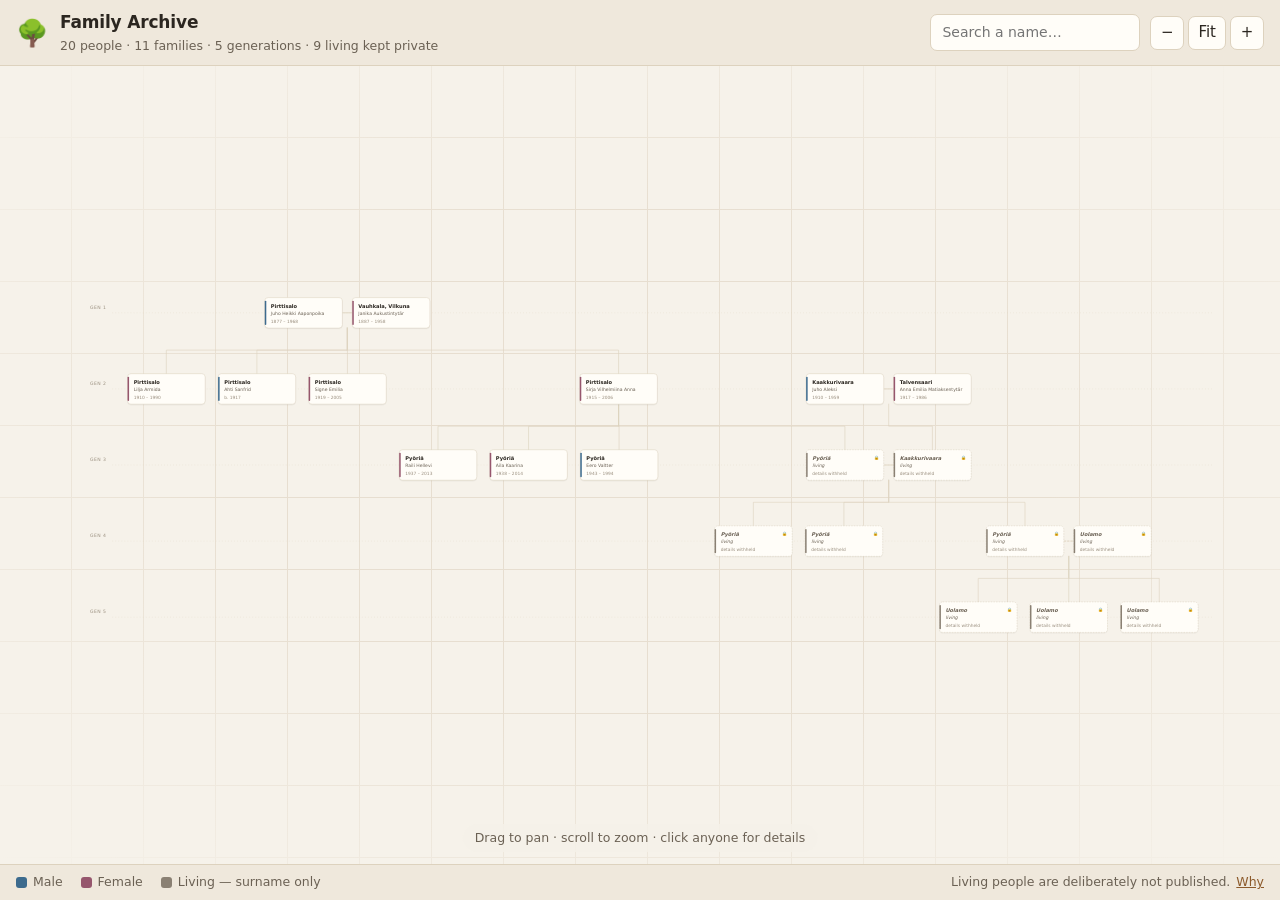
==== docs/index.html @ 2dc1bca5 "Publish the family tree as a static site, with living people redacted Renders the curated genealogy " ====
<!doctype html>
<html lang="en">
<head>
<meta charset="utf-8">
<meta name="viewport" content="width=device-width, initial-scale=1, viewport-fit=cover">
<title>Family Archive — the tree</title>
<meta name="description" content="An interactive family tree built from a curated GEDCOM. Living people are shown by surname only.">
<meta name="robots" content="noindex, noarchive">
<link rel="icon" href="data:image/svg+xml,<svg xmlns='http://www.w3.org/2000/svg' viewBox='0 0 32 32'><text y='26' font-size='26'>🌳</text></svg>">
<link rel="stylesheet" href="./styles.css">
</head>
<body>

<header class="topbar">
  <div class="brand">
    <span class="brand-mark" aria-hidden="true">🌳</span>
    <div>
      <h1>Family Archive</h1>
      <p class="brand-sub" id="subtitle">Loading the tree…</p>
    </div>
  </div>

  <div class="controls">
    <div class="search">
      <input type="search" id="search" placeholder="Search a name…" autocomplete="off"
             aria-label="Search for a person" spellcheck="false">
      <ul id="results" class="results" role="listbox" hidden></ul>
    </div>
    <div class="zoom" role="group" aria-label="Zoom">
      <button type="button" id="zoom-out" title="Zoom out">−</button>
      <button type="button" id="zoom-fit" title="Fit the whole tree">Fit</button>
      <button type="button" id="zoom-in" title="Zoom in">+</button>
    </div>
  </div>
</header>

<main id="stage" class="stage" tabindex="0" aria-label="Family tree, drag to pan and scroll to zoom">
  <svg id="tree" role="img" aria-labelledby="tree-title">
    <title id="tree-title">Family tree diagram</title>
    <g id="viewport">
      <g id="layer-links"></g>
      <g id="layer-nodes"></g>
    </g>
  </svg>

  <p class="hint" id="hint">Drag to pan · scroll to zoom · click anyone for details</p>
  <div class="loading" id="loading">Loading…</div>
</main>

<aside class="panel" id="panel" hidden aria-live="polite">
  <button type="button" class="panel-close" id="panel-close" aria-label="Close details">×</button>
  <div id="panel-body"></div>
</aside>

<footer class="legend">
  <span class="key"><i class="swatch swatch-m"></i>Male</span>
  <span class="key"><i class="swatch swatch-f"></i>Female</span>
  <span class="key"><i class="swatch swatch-living"></i>Living — surname only</span>
  <span class="key note" id="privacy-note">
    Living people are deliberately not published. <a href="./privacy.html">Why</a>
  </span>
</footer>

<script src="./app.js"></script>
</body>
</html>
---- docs/styles.css ----
/* Family Archive — the published tree.
   Two themes, one system: warm paper in light, deep slate in dark. */

:root {
  --paper:        #f6f2ea;
  --paper-2:      #efe8dc;
  --ink:          #2b2620;
  --ink-soft:     #6b6154;
  --ink-faint:    #9a8f7f;
  --rule:         #ddd2be;
  --accent:       #8c5a2b;
  --accent-soft:  #f0e2cf;
  --male:         #3d6b8e;
  --female:       #96566d;
  --unknown:      #7a7266;
  --living:       #8a8073;
  --card:         #fffdf8;
  --shadow:       0 1px 2px rgba(43, 38, 32, .08), 0 4px 14px rgba(43, 38, 32, .07);
  --focus:        #b8763a;
  --grid:         #e7ded0;

  --card-w: 204px;
  --card-h: 80px;
}

@media (prefers-color-scheme: dark) {
  :root {
    --paper:       #16181c;
    --paper-2:     #1c1f24;
    --ink:         #e8e3da;
    --ink-soft:    #a8a094;
    --ink-faint:   #6f6a61;
    --rule:        #32373e;
    --accent:      #d9a066;
    --accent-soft: #33291d;
    --male:        #7aa9cd;
    --female:      #cf90a8;
    --unknown:     #9a938a;
    --living:      #7d7a74;
    --card:        #22262c;
    --shadow:      0 1px 2px rgba(0, 0, 0, .4), 0 4px 16px rgba(0, 0, 0, .3);
    --focus:       #e0ab74;
    --grid:        #23272d;
  }
}

/* The viewer's theme toggle stamps data-theme on the root; it must win. */
:root[data-theme="light"] {
  --paper: #f6f2ea; --paper-2: #efe8dc; --ink: #2b2620; --ink-soft: #6b6154;
  --ink-faint: #9a8f7f; --rule: #ddd2be; --accent: #8c5a2b; --accent-soft: #f0e2cf;
  --male: #3d6b8e; --female: #96566d; --unknown: #7a7266; --living: #8a8073;
  --card: #fffdf8; --shadow: 0 1px 2px rgba(43,38,32,.08), 0 4px 14px rgba(43,38,32,.07);
  --focus: #b8763a; --grid: #e7ded0;
}
:root[data-theme="dark"] {
  --paper: #16181c; --paper-2: #1c1f24; --ink: #e8e3da; --ink-soft: #a8a094;
  --ink-faint: #6f6a61; --rule: #32373e; --accent: #d9a066; --accent-soft: #33291d;
  --male: #7aa9cd; --female: #cf90a8; --unknown: #9a938a; --living: #7d7a74;
  --card: #22262c; --shadow: 0 1px 2px rgba(0,0,0,.4), 0 4px 16px rgba(0,0,0,.3);
  --focus: #e0ab74; --grid: #23272d;
}

* { box-sizing: border-box; }

html, body {
  height: 100%;
  margin: 0;
}

body {
  display: grid;
  grid-template-rows: auto 1fr auto;
  background: var(--paper);
  color: var(--ink);
  font: 15px/1.5 ui-sans-serif, system-ui, -apple-system, "Segoe UI", Roboto,
        "Helvetica Neue", Arial, sans-serif;
  -webkit-font-smoothing: antialiased;
  overflow: hidden;
}

/* ── top bar ─────────────────────────────────────────────────────────────── */

.topbar {
  display: flex;
  align-items: center;
  justify-content: space-between;
  gap: 16px;
  flex-wrap: wrap;
  padding: 10px 16px;
  background: var(--paper-2);
  border-bottom: 1px solid var(--rule);
  z-index: 20;
}

.brand { display: flex; align-items: center; gap: 12px; min-width: 0; }
.brand-mark { font-size: 26px; line-height: 1; }

.topbar h1 {
  margin: 0;
  font-size: 17px;
  font-weight: 650;
  letter-spacing: -.01em;
}

.brand-sub {
  margin: 1px 0 0;
  font-size: 12.5px;
  color: var(--ink-soft);
  font-variant-numeric: tabular-nums;
}

.controls { display: flex; align-items: center; gap: 10px; }

.search { position: relative; }

.search input {
  width: 210px;
  padding: 7px 11px;
  font: inherit;
  font-size: 14px;
  color: var(--ink);
  background: var(--card);
  border: 1px solid var(--rule);
  border-radius: 7px;
}
.search input:focus-visible {
  outline: 2px solid var(--focus);
  outline-offset: 1px;
  border-color: transparent;
}

.results {
  position: absolute;
  top: calc(100% + 5px);
  left: 0;
  right: 0;
  max-height: 300px;
  overflow-y: auto;
  margin: 0;
  padding: 4px;
  list-style: none;
  background: var(--card);
  border: 1px solid var(--rule);
  border-radius: 8px;
  box-shadow: var(--shadow);
  z-index: 30;
}
.results li {
  padding: 7px 9px;
  border-radius: 5px;
  cursor: pointer;
  font-size: 14px;
}
.results li:hover, .results li[aria-selected="true"] { background: var(--accent-soft); }
.results .r-dates { color: var(--ink-soft); font-size: 12.5px; }
.results .r-empty { color: var(--ink-soft); cursor: default; }
.results .r-empty:hover { background: none; }

.zoom { display: flex; gap: 4px; }

.zoom button, .panel-close {
  min-width: 34px;
  height: 34px;
  padding: 0 9px;
  font: inherit;
  font-size: 15px;
  color: var(--ink);
  background: var(--card);
  border: 1px solid var(--rule);
  border-radius: 7px;
  cursor: pointer;
}
.zoom button:hover, .panel-close:hover { background: var(--accent-soft); }
.zoom button:focus-visible, .panel-close:focus-visible {
  outline: 2px solid var(--focus);
  outline-offset: 1px;
}

/* ── stage ───────────────────────────────────────────────────────────────── */

.stage {
  position: relative;
  overflow: hidden;
  cursor: grab;
  /* A faint plotting grid, so panning an empty region still feels anchored. */
  background-image:
    linear-gradient(var(--grid) 1px, transparent 1px),
    linear-gradient(90deg, var(--grid) 1px, transparent 1px);
  background-size: 72px 72px, 72px 72px;
  background-position: -1px -1px;
  opacity: 1;
}
.stage::before {
  /* Fade the grid without fading its contents. */
  content: "";
  position: absolute;
  inset: 0;
  background: radial-gradient(ellipse at center,
              transparent 45%, var(--paper) 100%);
  pointer-events: none;
}
.stage.grabbing { cursor: grabbing; }
.stage:focus-visible { outline: 2px solid var(--focus); outline-offset: -2px; }

#tree { position: relative; display: block; width: 100%; height: 100%; }

.hint, .loading {
  position: absolute;
  left: 50%;
  transform: translateX(-50%);
  margin: 0;
  color: var(--ink-soft);
  font-size: 12.5px;
  pointer-events: none;
}
.hint {
  bottom: 12px;
  padding: 5px 12px;
  background: color-mix(in srgb, var(--paper) 82%, transparent);
  border-radius: 999px;
  transition: opacity .4s ease;
}
.hint[hidden] { display: block; opacity: 0; }
.loading { top: 50%; }

/* ── tree nodes ──────────────────────────────────────────────────────────── */

.gen-label {
  fill: var(--ink-faint);
  font-size: 12px;
  letter-spacing: .09em;
  text-transform: uppercase;
}
.gen-rule { stroke: var(--rule); stroke-width: 1; stroke-dasharray: 2 6; }

.link {
  fill: none;
  stroke: var(--rule);
  stroke-width: 1.6px;
  stroke-linecap: round;
  stroke-linejoin: round;
}
.link.spouse { stroke-width: 2.2px; }
.link.spouse.engaged { stroke-dasharray: 5 4; }
.link.highlight { stroke: var(--accent); stroke-width: 2.6px; }

.node { cursor: pointer; }
.node .card {
  fill: var(--card);
  stroke: var(--rule);
  stroke-width: 1.2px;
  rx: 9;
  filter: drop-shadow(0 1px 1px rgba(0, 0, 0, .10));
}
.node .sexbar { rx: 2; }
.node.m .sexbar { fill: var(--male); }
.node.f .sexbar { fill: var(--female); }
.node.u .sexbar { fill: var(--unknown); }
.node.living .sexbar { fill: var(--living); }

.node .nm {
  fill: var(--ink);
  font-size: 13.5px;
  font-weight: 650;
  letter-spacing: -.005em;
}
.node .gv {
  fill: var(--ink-soft);
  font-size: 12px;
}
.node .dt {
  fill: var(--ink-faint);
  font-size: 11.5px;
  font-variant-numeric: tabular-nums;
}
.node.living .nm { fill: var(--ink-soft); font-style: italic; font-weight: 600; }
.node.living .gv { font-style: italic; }
.node.living .card { stroke-dasharray: 4 3; }

.node:hover .card { stroke: var(--accent); }
.node.selected .card {
  stroke: var(--accent);
  stroke-width: 2.4px;
}
.node.dimmed { opacity: .28; }
.node .lock { fill: var(--ink-faint); font-size: 10.5px; }

/* ── detail panel ────────────────────────────────────────────────────────── */

.panel {
  position: fixed;
  top: 0;
  right: 0;
  bottom: 0;
  width: min(380px, 100%);
  padding: 20px 22px 28px;
  overflow-y: auto;
  background: var(--paper-2);
  border-left: 1px solid var(--rule);
  box-shadow: -8px 0 28px rgba(0, 0, 0, .10);
  z-index: 40;
  animation: slide-in .18s ease-out;
}
@keyframes slide-in { from { transform: translateX(14px); opacity: 0; } }
@media (prefers-reduced-motion: reduce) { .panel { animation: none; } }

.panel-close { position: absolute; top: 12px; right: 14px; }

.panel h2 {
  margin: 0 34px 2px 0;
  font-size: 20px;
  line-height: 1.25;
  letter-spacing: -.01em;
}
.panel .lifespan {
  margin: 0 0 16px;
  color: var(--ink-soft);
  font-size: 14px;
  font-variant-numeric: tabular-nums;
}

.panel .redacted {
  margin: 0 0 16px;
  padding: 11px 13px;
  background: var(--accent-soft);
  border-radius: 8px;
  font-size: 13px;
  line-height: 1.5;
  color: var(--ink);
}

.panel section { margin-bottom: 18px; }
.panel h3 {
  margin: 0 0 7px;
  font-size: 11px;
  letter-spacing: .09em;
  text-transform: uppercase;
  color: var(--ink-faint);
  font-weight: 650;
}

.panel dl { margin: 0; display: grid; grid-template-columns: auto 1fr; gap: 4px 12px; }
.panel dt { color: var(--ink-soft); font-size: 13.5px; }
.panel dd { margin: 0; font-size: 13.5px; }

.panel ul.people { margin: 0; padding: 0; list-style: none; }
.panel ul.people li { margin-bottom: 3px; }
.panel .lnk {
  padding: 0;
  font: inherit;
  font-size: 13.5px;
  color: var(--accent);
  background: none;
  border: 0;
  border-bottom: 1px solid transparent;
  cursor: pointer;
  text-align: left;
}
.panel .lnk:hover { border-bottom-color: var(--accent); }
.panel .lnk:focus-visible { outline: 2px solid var(--focus); outline-offset: 2px; }
.panel .lnk.is-living { color: var(--ink-soft); font-style: italic; }
.panel .rel { color: var(--ink-faint); font-size: 12.5px; }

.panel .note-body {
  margin: 0;
  font-size: 13px;
  line-height: 1.6;
  color: var(--ink-soft);
  white-space: pre-wrap;
  overflow-wrap: anywhere;
}
.panel .note-body a { color: var(--accent); overflow-wrap: anywhere; }

/* ── legend ──────────────────────────────────────────────────────────────── */

.legend {
  display: flex;
  align-items: center;
  gap: 18px;
  flex-wrap: wrap;
  padding: 8px 16px;
  background: var(--paper-2);
  border-top: 1px solid var(--rule);
  font-size: 12.5px;
  color: var(--ink-soft);
}
.key { display: inline-flex; align-items: center; gap: 6px; }
.swatch { width: 11px; height: 11px; border-radius: 3px; display: inline-block; }
.swatch-m { background: var(--male); }
.swatch-f { background: var(--female); }
.swatch-living { background: var(--living); }
.legend .note { margin-left: auto; }
.legend a { color: var(--accent); }

@media (max-width: 720px) {
  .topbar { padding: 8px 12px; }
  .topbar h1 { font-size: 15px; }
  .search input { width: 150px; }
  .legend { gap: 12px; font-size: 11.5px; }
  .legend .note { margin-left: 0; flex-basis: 100%; }
  .panel { width: 100%; }
}
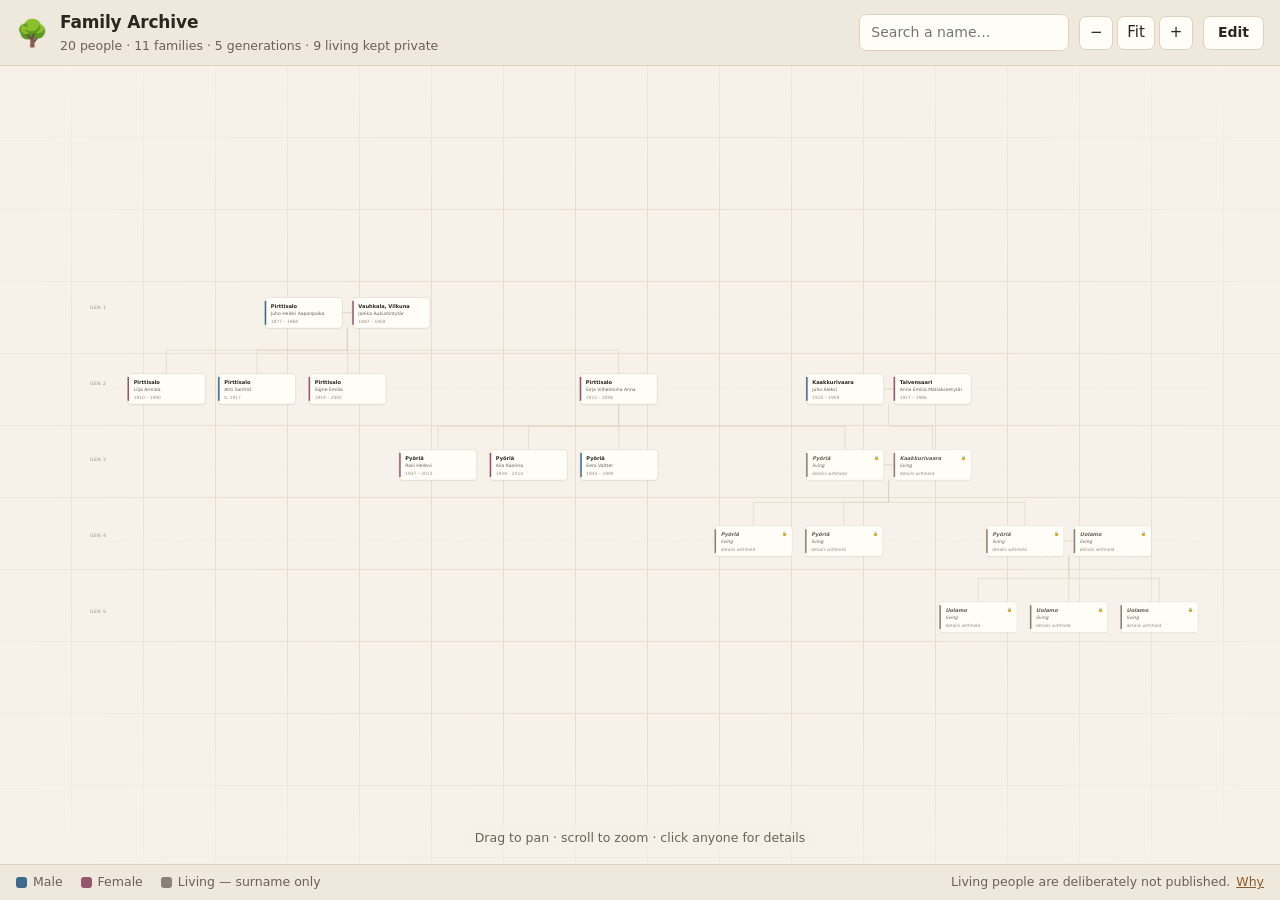
==== commit 6315d718: "Add a browser editor that cannot record a living person's details Edit the published tree in place —" ====
--- a/docs/index.html
+++ b/docs/index.html
@@ -62,5 +62,6 @@
 </footer>
 
 <script src="./app.js"></script>
+<script src="./editor.js"></script>
 </body>
 </html>
--- a/docs/styles.css
+++ b/docs/styles.css
@@ -68,8 +68,11 @@
 }
 
 body {
-  display: grid;
-  grid-template-rows: auto 1fr auto;
+  /* Flex, not a fixed grid-template-rows: the edit bar is inserted at runtime,
+     and a template that names a fixed number of rows hands the flexible row to
+     whichever child happens to be second. */
+  display: flex;
+  flex-direction: column;
   background: var(--paper);
   color: var(--ink);
   font: 15px/1.5 ui-sans-serif, system-ui, -apple-system, "Segoe UI", Roboto,
@@ -82,6 +85,7 @@
 
 .topbar {
   display: flex;
+  flex: 0 0 auto;
   align-items: center;
   justify-content: space-between;
   gap: 16px;
@@ -180,6 +184,8 @@
 
 .stage {
   position: relative;
+  flex: 1 1 auto;
+  min-height: 0;      /* let it shrink inside the flex column */
   overflow: hidden;
   cursor: grab;
   /* A faint plotting grid, so panning an empty region still feels anchored. */
@@ -375,6 +381,7 @@
 
 .legend {
   display: flex;
+  flex: 0 0 auto;
   align-items: center;
   gap: 18px;
   flex-wrap: wrap;
@@ -400,3 +407,153 @@
   .legend .note { margin-left: 0; flex-basis: 100%; }
   .panel { width: 100%; }
 }
+
+/* ── editor ──────────────────────────────────────────────────────────────── */
+
+.edit-toggle {
+  min-width: 60px;
+  height: 34px;
+  padding: 0 14px;
+  font: inherit;
+  font-size: 14px;
+  font-weight: 600;
+  color: var(--ink);
+  background: var(--card);
+  border: 1px solid var(--rule);
+  border-radius: 7px;
+  cursor: pointer;
+}
+.edit-toggle:hover { background: var(--accent-soft); }
+.edit-toggle.active {
+  color: var(--paper);
+  background: var(--accent);
+  border-color: var(--accent);
+}
+.edit-toggle:focus-visible { outline: 2px solid var(--focus); outline-offset: 1px; }
+
+.editbar {
+  display: flex;
+  flex: 0 0 auto;
+  align-items: center;
+  gap: 8px;
+  flex-wrap: wrap;
+  padding: 8px 16px;
+  background: var(--accent-soft);
+  border-bottom: 1px solid var(--rule);
+  font-size: 13px;
+  z-index: 19;
+}
+.editbar[hidden] { display: none; }
+.pub-count { font-weight: 600; color: var(--ink); margin-right: 4px; }
+
+.mini {
+  padding: 5px 11px;
+  font: inherit;
+  font-size: 13px;
+  color: var(--ink);
+  background: var(--card);
+  border: 1px solid var(--rule);
+  border-radius: 6px;
+  cursor: pointer;
+}
+.mini:hover:not(:disabled) { border-color: var(--accent); }
+.mini:disabled { opacity: .45; cursor: default; }
+.mini:focus-visible { outline: 2px solid var(--focus); outline-offset: 1px; }
+.mini.primary {
+  color: var(--paper);
+  background: var(--accent);
+  border-color: var(--accent);
+  font-weight: 600;
+}
+.mini.danger-btn { color: #a33; border-color: #a33; background: transparent; }
+@media (prefers-color-scheme: dark) { .mini.danger-btn { color: #e08b8b; border-color: #7a4444; } }
+
+.pub-status { margin-left: 6px; color: var(--ink-soft); }
+.pub-status.good { color: #2f7a45; }
+.pub-status.bad { color: #a33; font-weight: 500; }
+@media (prefers-color-scheme: dark) {
+  .pub-status.good { color: #7fc99a; }
+  .pub-status.bad { color: #e08b8b; }
+}
+.pub-status a { color: var(--accent); }
+.linkish {
+  padding: 0; font: inherit; color: var(--accent);
+  background: none; border: 0; border-bottom: 1px solid currentColor; cursor: pointer;
+}
+
+/* form fields */
+.fld { display: block; margin-bottom: 11px; }
+.fld > span {
+  display: block;
+  margin-bottom: 3px;
+  font-size: 12px;
+  color: var(--ink-soft);
+  font-weight: 550;
+}
+.fld input[type="text"], .fld input[type="password"], .fld textarea, .fld select {
+  width: 100%;
+  padding: 7px 9px;
+  font: inherit;
+  font-size: 13.5px;
+  color: var(--ink);
+  background: var(--card);
+  border: 1px solid var(--rule);
+  border-radius: 6px;
+}
+.fld textarea { resize: vertical; line-height: 1.5; }
+.fld input:focus-visible, .fld textarea:focus-visible, .fld select:focus-visible {
+  outline: 2px solid var(--focus);
+  outline-offset: 1px;
+  border-color: transparent;
+}
+.hint-txt {
+  display: block;
+  margin-top: 3px;
+  font-size: 11.5px;
+  font-style: normal;
+  color: var(--ink-faint);
+}
+.check { display: flex; align-items: center; gap: 7px; font-size: 13px; margin: 10px 0; }
+
+.btn-row { display: flex; gap: 7px; flex-wrap: wrap; }
+.panel .danger { margin-top: 26px; padding-top: 14px; border-top: 1px solid var(--rule); }
+.panel.editing .edit-title { font-size: 18px; }
+
+/* token dialog */
+.auth {
+  position: fixed;
+  inset: 0;
+  display: grid;
+  place-items: center;
+  padding: 20px;
+  background: rgba(0, 0, 0, .45);
+  z-index: 60;
+}
+.auth[hidden] { display: none; }
+.auth-card {
+  width: min(460px, 100%);
+  max-height: 90vh;
+  overflow-y: auto;
+  padding: 22px 24px;
+  background: var(--paper-2);
+  border: 1px solid var(--rule);
+  border-radius: 12px;
+  box-shadow: 0 18px 50px rgba(0, 0, 0, .35);
+}
+.auth-card h2 { margin: 0 0 10px; font-size: 18px; }
+.auth-card p { margin: 0 0 12px; font-size: 13.5px; line-height: 1.55; color: var(--ink-soft); }
+.auth-card code {
+  font-family: ui-monospace, SFMono-Regular, Menlo, monospace;
+  font-size: .9em; background: var(--accent-soft); padding: 1px 5px; border-radius: 4px;
+}
+.auth-card a { color: var(--accent); }
+.auth-warn {
+  padding: 10px 12px;
+  background: var(--accent-soft);
+  border-radius: 7px;
+  font-size: 12.5px !important;
+  color: var(--ink) !important;
+}
+.auth-card .btn-row { justify-content: flex-end; margin-top: 4px; }
+
+body.edit-mode .node { cursor: cell; }
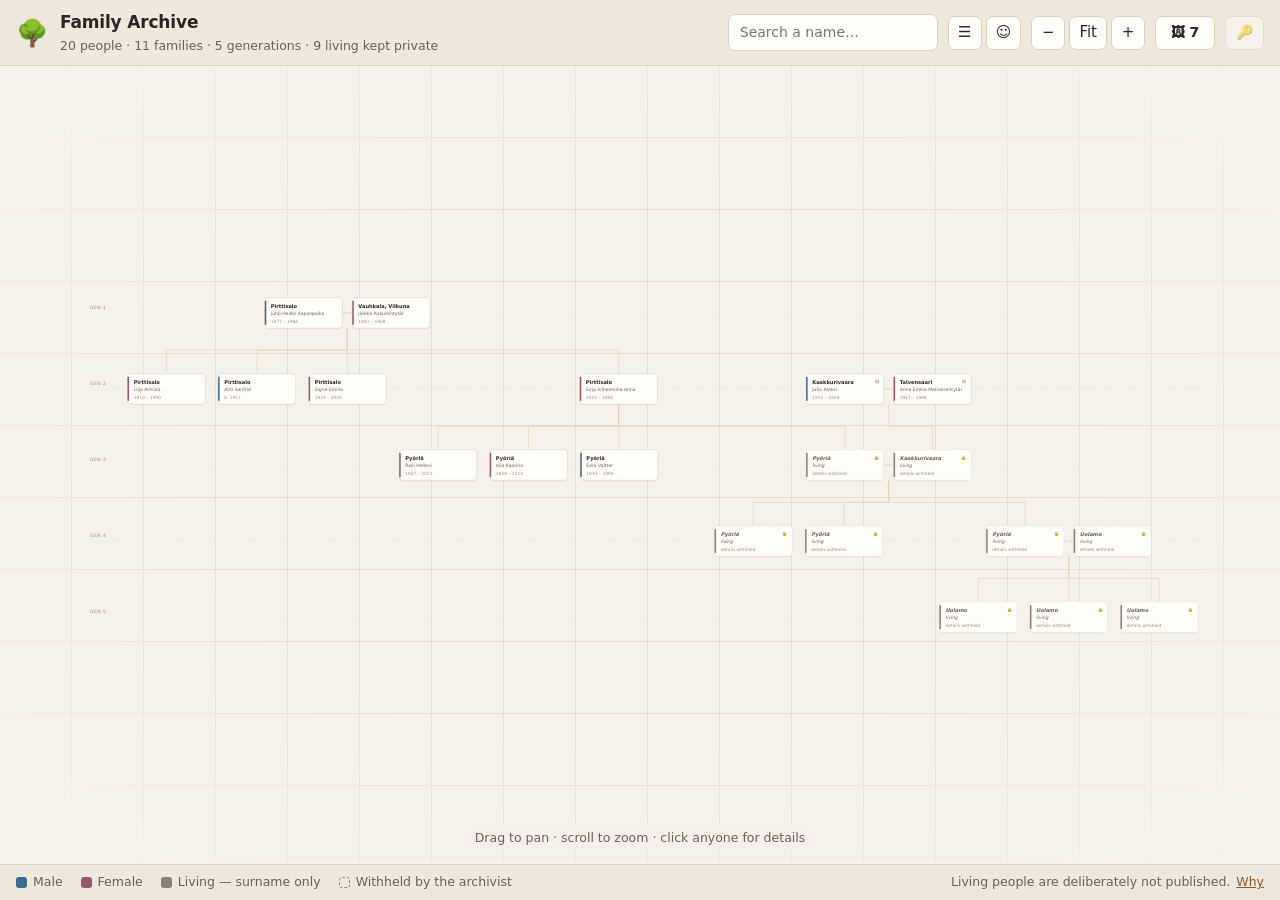
==== commit a99e6c35: "Give the archivist control over what is published, and everyone else a way to read it Two roles. A g" ====
--- a/docs/index.html
+++ b/docs/index.html
@@ -26,6 +26,10 @@
              aria-label="Search for a person" spellcheck="false">
       <ul id="results" class="results" role="listbox" hidden></ul>
     </div>
+    <div class="zoom" role="group" aria-label="View">
+      <button type="button" id="view-compact" title="Compact cards">☰</button>
+      <button type="button" id="view-portrait" title="Cards with photographs">☺</button>
+    </div>
     <div class="zoom" role="group" aria-label="Zoom">
       <button type="button" id="zoom-out" title="Zoom out">−</button>
       <button type="button" id="zoom-fit" title="Fit the whole tree">Fit</button>
@@ -37,6 +41,13 @@
 <main id="stage" class="stage" tabindex="0" aria-label="Family tree, drag to pan and scroll to zoom">
   <svg id="tree" role="img" aria-labelledby="tree-title">
     <title id="tree-title">Family tree diagram</title>
+    <defs>
+      <!-- userSpaceOnUse resolves in the card's own coordinates, so one
+           definition clips every portrait wherever its card ends up. -->
+      <clipPath id="face-clip" clipPathUnits="userSpaceOnUse">
+        <circle cx="102" cy="44" r="30"></circle>
+      </clipPath>
+    </defs>
     <g id="viewport">
       <g id="layer-links"></g>
       <g id="layer-nodes"></g>
@@ -56,11 +67,13 @@
   <span class="key"><i class="swatch swatch-m"></i>Male</span>
   <span class="key"><i class="swatch swatch-f"></i>Female</span>
   <span class="key"><i class="swatch swatch-living"></i>Living — surname only</span>
+  <span class="key"><i class="swatch swatch-withheld"></i>Withheld by the archivist</span>
   <span class="key note" id="privacy-note">
     Living people are deliberately not published. <a href="./privacy.html">Why</a>
   </span>
 </footer>
 
+<script src="./visibility.js"></script>
 <script src="./app.js"></script>
 <script src="./editor.js"></script>
 </body>
--- a/docs/styles.css
+++ b/docs/styles.css
@@ -15,6 +15,8 @@
   --unknown:      #7a7266;
   --living:       #8a8073;
   --card:         #fffdf8;
+  --withheld-card: #efe9dd;
+  --face-bg:       #efe8dc;
   --shadow:       0 1px 2px rgba(43, 38, 32, .08), 0 4px 14px rgba(43, 38, 32, .07);
   --focus:        #b8763a;
   --grid:         #e7ded0;
@@ -38,6 +40,8 @@
     --unknown:     #9a938a;
     --living:      #7d7a74;
     --card:        #22262c;
+    --withheld-card: #1e2126;
+    --face-bg:      #1c1f24;
     --shadow:      0 1px 2px rgba(0, 0, 0, .4), 0 4px 16px rgba(0, 0, 0, .3);
     --focus:       #e0ab74;
     --grid:        #23272d;
@@ -49,14 +53,16 @@
   --paper: #f6f2ea; --paper-2: #efe8dc; --ink: #2b2620; --ink-soft: #6b6154;
   --ink-faint: #9a8f7f; --rule: #ddd2be; --accent: #8c5a2b; --accent-soft: #f0e2cf;
   --male: #3d6b8e; --female: #96566d; --unknown: #7a7266; --living: #8a8073;
-  --card: #fffdf8; --shadow: 0 1px 2px rgba(43,38,32,.08), 0 4px 14px rgba(43,38,32,.07);
+  --card: #fffdf8; --withheld-card: #efe9dd; --face-bg: #efe8dc;
+  --shadow: 0 1px 2px rgba(43,38,32,.08), 0 4px 14px rgba(43,38,32,.07);
   --focus: #b8763a; --grid: #e7ded0;
 }
 :root[data-theme="dark"] {
   --paper: #16181c; --paper-2: #1c1f24; --ink: #e8e3da; --ink-soft: #a8a094;
   --ink-faint: #6f6a61; --rule: #32373e; --accent: #d9a066; --accent-soft: #33291d;
   --male: #7aa9cd; --female: #cf90a8; --unknown: #9a938a; --living: #7d7a74;
-  --card: #22262c; --shadow: 0 1px 2px rgba(0,0,0,.4), 0 4px 16px rgba(0,0,0,.3);
+  --card: #22262c; --withheld-card: #1e2126; --face-bg: #1c1f24;
+  --shadow: 0 1px 2px rgba(0,0,0,.4), 0 4px 16px rgba(0,0,0,.3);
   --focus: #e0ab74; --grid: #23272d;
 }
 
@@ -283,6 +289,19 @@
 .node.living .gv { font-style: italic; }
 .node.living .card { stroke-dasharray: 4 3; }
 
+/* Withheld: a card that is deliberately empty. Flatter and greyer than the
+   others, so it reads as a gap in the record rather than a person you have
+   simply not clicked yet. */
+.node.withheld .sexbar { fill: var(--rule); }
+.node.withheld .card {
+  fill: var(--withheld-card);
+  stroke-dasharray: 3 3;
+  filter: none;
+}
+.node.withheld .nm { fill: var(--ink-faint); font-weight: 600; }
+.node.withheld .gv,
+.node.withheld .dt { fill: var(--ink-faint); font-style: italic; }
+
 .node:hover .card { stroke: var(--accent); }
 .node.selected .card {
   stroke: var(--accent);
@@ -290,6 +309,24 @@
 }
 .node.dimmed { opacity: .28; }
 .node .lock { fill: var(--ink-faint); font-size: 10.5px; }
+
+/* ── portrait cards ──────────────────────────────────────────────────────── */
+
+.node .face-ring {
+  fill: var(--face-bg);
+  stroke: var(--rule);
+  stroke-width: 1.2px;
+}
+.node.m .face-ring { stroke: var(--male); }
+.node.f .face-ring { stroke: var(--female); }
+.node.living .face-ring,
+.node.withheld .face-ring { stroke-dasharray: 3 3; }
+
+/* Not a placeholder for a missing photograph: for a living or withheld person
+   it is the only thing that can ever be drawn there. */
+.node .face-blank { fill: var(--ink-faint); opacity: .42; }
+.node .face { pointer-events: none; }
+.node:hover .face-ring { stroke: var(--accent); }
 
 /* ── detail panel ────────────────────────────────────────────────────────── */
 
@@ -396,6 +433,10 @@
 .swatch-m { background: var(--male); }
 .swatch-f { background: var(--female); }
 .swatch-living { background: var(--living); }
+.swatch-withheld {
+  background: var(--withheld-card);
+  border: 1px dashed var(--ink-faint);
+}
 .legend .note { margin-left: auto; }
 .legend a { color: var(--accent); }
 
@@ -471,10 +512,37 @@
 .pub-status { margin-left: 6px; color: var(--ink-soft); }
 .pub-status.good { color: #2f7a45; }
 .pub-status.bad { color: #a33; font-weight: 500; }
+.pub-status.warn { color: #8a5a1f; font-weight: 500; }
 @media (prefers-color-scheme: dark) {
   .pub-status.good { color: #7fc99a; }
   .pub-status.bad { color: #e08b8b; }
-}
+  .pub-status.warn { color: #d9a066; }
+}
+
+/* Which record is being edited — the full one, or only what is already public.
+   It changes what withholding a detail means, so it is on screen permanently
+   rather than mentioned once. */
+.record-store {
+  padding: 2px 8px;
+  border: 1px solid var(--rule);
+  border-radius: 999px;
+  font-size: 12px;
+  color: var(--ink-soft);
+}
+.record-store.ok { border-color: #2f7a45; color: #2f7a45; }
+.record-store.warn { border-color: #8a5a1f; color: #8a5a1f; }
+@media (prefers-color-scheme: dark) {
+  .record-store.ok { border-color: #7fc99a; color: #7fc99a; }
+  .record-store.warn { border-color: #d9a066; color: #d9a066; }
+}
+
+.unlock { min-width: 0; padding: 0 10px; opacity: .55; }
+.unlock:hover { opacity: 1; }
+[hidden] { display: none !important; }
+
+.auth-note { margin: 6px 0 0; font-size: 13px; color: var(--ink-soft); }
+.auth-note.bad { color: #a33; }
+@media (prefers-color-scheme: dark) { .auth-note.bad { color: #e08b8b; } }
 .pub-status a { color: var(--accent); }
 .linkish {
   padding: 0; font: inherit; color: var(--accent);
@@ -557,3 +625,229 @@
 .auth-card .btn-row { justify-content: flex-end; margin-top: 4px; }
 
 body.edit-mode .node { cursor: cell; }
+
+/* ── photographs ─────────────────────────────────────────────────────────── */
+
+.shots { display: grid; grid-template-columns: repeat(2, 1fr); gap: 10px; }
+.shots.wide { grid-template-columns: repeat(auto-fill, minmax(180px, 1fr)); }
+.shot { margin: 0; }
+.shot img {
+  display: block;
+  width: 100%;
+  aspect-ratio: 4 / 3;
+  object-fit: cover;
+  background: var(--card);
+  border: 1px solid var(--rule);
+  border-radius: 7px;
+  cursor: zoom-in;
+}
+.shot img:hover { border-color: var(--accent); }
+.shot figcaption {
+  margin-top: 4px;
+  font-size: 11.5px;
+  color: var(--ink-faint);
+  overflow-wrap: anywhere;
+}
+
+.lightbox {
+  position: fixed;
+  inset: 0;
+  display: grid;
+  place-items: center;
+  padding: 24px;
+  background: rgba(0, 0, 0, .8);
+  z-index: 70;
+  overflow-y: auto;
+}
+.lightbox[hidden] { display: none; }
+.lightbox figure { margin: 0; max-width: min(1000px, 100%); text-align: center; }
+.lightbox img {
+  max-width: 100%;
+  max-height: 78vh;
+  border-radius: 8px;
+  box-shadow: 0 20px 60px rgba(0, 0, 0, .5);
+}
+.lightbox figcaption {
+  margin-top: 12px;
+  color: #e8e3da;
+  font-size: 13.5px;
+  overflow-wrap: anywhere;
+}
+.lb-close {
+  position: fixed;
+  top: 16px;
+  right: 20px;
+  width: 38px;
+  height: 38px;
+  font-size: 20px;
+  color: var(--ink);
+  background: var(--card);
+  border: 1px solid var(--rule);
+  border-radius: 50%;
+  cursor: pointer;
+  z-index: 2;
+}
+
+.gallery {
+  width: min(1100px, 100%);
+  max-height: 88vh;
+  overflow-y: auto;
+  padding: 26px 28px 32px;
+  background: var(--paper);
+  border-radius: 12px;
+}
+.gallery h2 { margin: 0 0 4px; font-size: 21px; }
+.gallery h3 {
+  margin: 22px 0 10px;
+  font-size: 11px;
+  letter-spacing: .09em;
+  text-transform: uppercase;
+  color: var(--ink-faint);
+}
+.gal-note { margin: 0; font-size: 13px; color: var(--ink-soft); }
+
+/* attach/detach list in the editor */
+.pick-list { display: grid; gap: 6px; }
+.pick {
+  display: grid;
+  grid-template-columns: auto 46px 1fr;
+  align-items: center;
+  gap: 9px;
+  padding: 5px;
+  border: 1px solid transparent;
+  border-radius: 7px;
+  cursor: pointer;
+  font-size: 12.5px;
+}
+.pick:hover { background: var(--accent-soft); }
+.pick img {
+  width: 46px;
+  height: 36px;
+  object-fit: cover;
+  border-radius: 4px;
+  border: 1px solid var(--rule);
+}
+.pick span { overflow-wrap: anywhere; color: var(--ink-soft); }
+
+/* ── uploading ───────────────────────────────────────────────────────────── */
+
+.dropzone {
+  padding: 20px 16px;
+  margin-bottom: 12px;
+  text-align: center;
+  border: 2px dashed var(--rule);
+  border-radius: 9px;
+  transition: border-color .15s ease, background .15s ease;
+}
+.dropzone.over { border-color: var(--accent); background: var(--accent-soft); }
+.dropzone p { margin: 0 0 6px; font-size: 13.5px; }
+.dz-note { font-size: 12px !important; color: var(--ink-faint) !important; margin: 0 !important; }
+
+.up-preview { display: flex; flex-wrap: wrap; gap: 6px; margin-bottom: 12px; }
+.chip {
+  display: inline-flex;
+  align-items: center;
+  gap: 6px;
+  max-width: 100%;
+  padding: 4px 6px 4px 10px;
+  font-size: 12.5px;
+  background: var(--card);
+  border: 1px solid var(--rule);
+  border-radius: 999px;
+  overflow-wrap: anywhere;
+}
+.chip button {
+  width: 18px; height: 18px; line-height: 1;
+  color: var(--ink-soft);
+  background: none; border: 0; border-radius: 50%; cursor: pointer;
+}
+.chip button:hover { background: var(--accent-soft); color: var(--ink); }
+
+.pick-row { display: grid; grid-template-columns: 1fr auto; align-items: center; gap: 4px; }
+.drop-photo {
+  width: 26px; height: 26px;
+  font-size: 15px; line-height: 1;
+  color: var(--ink-faint);
+  background: none;
+  border: 1px solid transparent;
+  border-radius: 6px;
+  cursor: pointer;
+}
+.drop-photo:hover { color: #a33; border-color: #a33; }
+@media (prefers-color-scheme: dark) { .drop-photo:hover { color: #e08b8b; border-color: #7a4444; } }
+
+/* ── visibility controls ─────────────────────────────────────────────────── */
+
+.panel h4.sub {
+  margin: 14px 0 6px;
+  font-size: 12px;
+  font-weight: 700;
+  letter-spacing: .06em;
+  text-transform: uppercase;
+  color: var(--ink-faint);
+}
+
+.vis-levels { display: grid; gap: 6px; margin-bottom: 12px; }
+.vis-level {
+  display: grid;
+  grid-template-columns: auto 1fr;
+  gap: 3px 9px;
+  align-items: baseline;
+  padding: 8px 10px;
+  border: 1px solid var(--rule);
+  border-radius: 7px;
+  cursor: pointer;
+}
+.vis-level:hover { background: var(--accent-soft); }
+.vis-level.on { border-color: var(--accent); background: var(--accent-soft); }
+.vis-level input { grid-row: span 2; align-self: center; }
+.vis-name { font-size: 13.5px; font-weight: 600; color: var(--ink); }
+.vis-level em {
+  grid-column: 2;
+  font-size: 12px;
+  font-style: normal;
+  line-height: 1.45;
+  color: var(--ink-soft);
+}
+
+.vis-fields {
+  display: grid;
+  grid-template-columns: repeat(auto-fill, minmax(148px, 1fr));
+  gap: 2px 12px;
+  margin: 8px 0 4px;
+}
+.vis-fields .check { margin: 4px 0; }
+/* Ticked by the level above rather than chosen here — shown, but not pretending
+   to be a control that does anything. */
+.vis-fields .check.locked { opacity: .55; cursor: default; }
+.vis-fields .check em { font-size: 11px; }
+
+/* The preview is generated by the same function that does the redacting, so it
+   is the answer rather than a description of it. */
+.vis-preview {
+  margin-top: 12px;
+  padding: 10px 12px;
+  background: var(--paper-2);
+  border: 1px solid var(--rule);
+  border-radius: 8px;
+}
+.vis-preview h4 {
+  margin: 0 0 7px;
+  font-size: 12px;
+  font-weight: 700;
+  letter-spacing: .05em;
+  text-transform: uppercase;
+  color: var(--ink-faint);
+}
+dl.preview {
+  display: grid;
+  grid-template-columns: minmax(78px, auto) 1fr;
+  gap: 3px 12px;
+  margin: 0;
+  font-size: 13px;
+}
+dl.preview dt { color: var(--ink-faint); }
+dl.preview dd { margin: 0; color: var(--ink); overflow-wrap: anywhere; }
+dl.preview .gone { color: var(--ink-faint); }
+
+.share-row { margin-top: 18px; }
